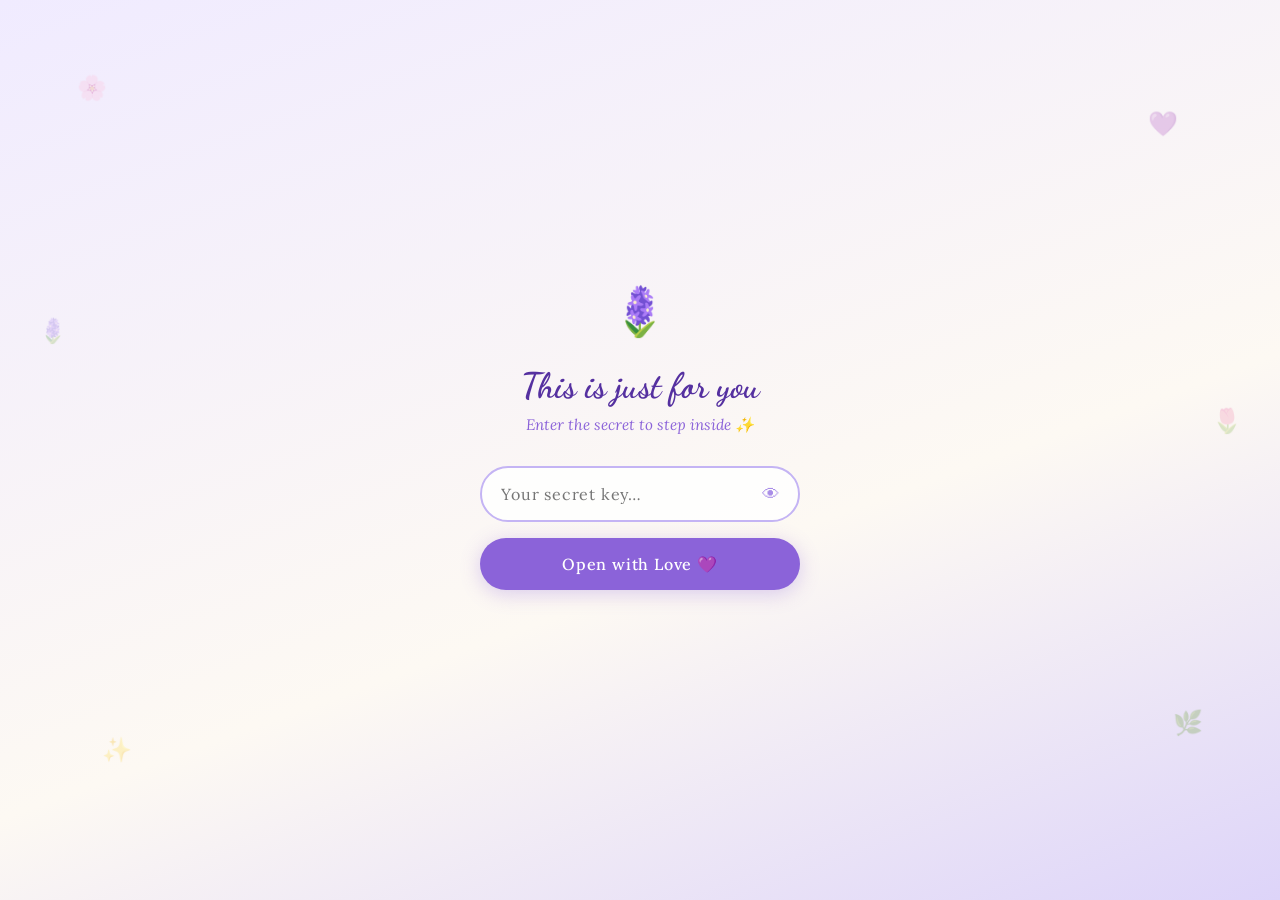
==== index.html @ fc446b16 "re-initialized" ====
<!DOCTYPE html>
<html lang="en">

<head>
    <meta charset="UTF-8">
    <meta name="viewport" content="width=device-width, initial-scale=1.0, maximum-scale=1.0, user-scalable=no">
    <title>For You 💜</title>
    <link
        href="https://fonts.googleapis.com/css2?family=Playfair+Display:ital,wght@0,400;0,600;1,400&family=Lora:ital,wght@0,400;0,500;1,400&family=Dancing+Script:wght@500;700&family=Satisfy&family=Great+Vibes&family=Pacifico&display=swap"
        rel="stylesheet">
    <link rel="stylesheet" href="styles.css">
</head>

<body>

    <div class="bg-petals" id="petals"></div>

    <!-- LOCK SCREEN -->
    <div id="lock-screen">
        <span class="lock-decor" style="top:8%;left:6%;animation-delay:0s">🌸</span>
        <span class="lock-decor" style="top:12%;right:8%;animation-delay:1s">💜</span>
        <span class="lock-decor" style="bottom:15%;left:8%;animation-delay:2s">✨</span>
        <span class="lock-decor" style="bottom:18%;right:6%;animation-delay:.5s">🌿</span>
        <span class="lock-decor" style="top:35%;left:3%;animation-delay:1.5s">🪻</span>
        <span class="lock-decor" style="top:45%;right:3%;animation-delay:2.5s">🌷</span>
        <div class="lock-flower">🪻</div>
        <h1 class="lock-title">This is just for you</h1>
        <p class="lock-sub">Enter the secret to step inside ✨</p>
        <div class="lock-input-wrap">
            <input type="password" class="lock-input" id="pw-input" placeholder="Your secret key…" autocomplete="off"
                autocorrect="off" spellcheck="false" onkeydown="if(event.key==='Enter')tryUnlock()">
            <button class="eye-btn" onclick="toggleEye()" aria-label="Show/hide">👁</button>
        </div>
        <button class="unlock-btn" onclick="tryUnlock()">Open with Love 💜</button>
        <p class="lock-error-msg" id="lock-err">That doesn't seem right… try again 🥺</p>
    </div>

    <!-- MAIN -->
    <div id="main">
        <header class="site-header">
            <h1>For You, Always 🪻</h1>
            <p>a little world built just for you</p>
        </header>
        <nav class="nav-tabs">
            <button class="nav-tab active" onclick="switchTab('letters',0)">💌 Letters</button>
            <button class="nav-tab" onclick="switchTab('vlogs',1)">🎬 Video Logs</button>
            <button class="nav-tab" onclick="switchTab('alogs',2)">🎙 Audio Logs</button>
        </nav>

        <div class="tab-section active" id="tab-letters">
            <div id="letters-feed">
                <div class="vlog-loading">
                    <div class="spinner"></div>Loading letters…
                </div>
            </div>
        </div>
        <div class="tab-section" id="tab-vlogs">
            <p class="vlog-section-title">🎬 Video Logs</p>
            <div id="vlogs-feed">
                <div class="vlog-loading">
                    <div class="spinner"></div>Loading your logs
                </div>
            </div>
        </div>
        <div class="tab-section" id="tab-alogs">
            <p class="vlog-section-title">🎙 Audio Logs</p>
            <div id="alogs-feed">
                <div class="vlog-loading">
                    <div class="spinner"></div>Loading your logs
                </div>
            </div>
        </div>
    </div>

    <!-- HIDDEN MUSIC YT HOST -->
    <div id="yt-music-host"
        style="position:fixed;width:1px;height:1px;opacity:0;pointer-events:none;bottom:0;left:0;overflow:hidden;z-index:-1">
        <div id="yt-music-iframe"></div>
    </div>

    <!-- MUSIC PLAYER UI -->
    <div id="music-player">
        <div class="music-panel" id="music-panel">
            <div class="music-panel-hdr">
                <h3>🎵 Her Playlist</h3>
                <button onclick="toggleMusic()" class="mp-close-btn">✕</button>
            </div>
            <div class="now-playing">
                <p class="np-label">Now Playing</p>
                <p class="np-title" id="np-title">Select a song ✨</p>
                <p class="np-artist" id="np-artist"></p>
            </div>
            <div class="mp-controls">
                <div class="mp-progress-wrap">
                    <span class="mp-time" id="mp-current">0:00</span>
                    <div class="mp-progress-track" id="mp-progress-track">
                        <div class="mp-progress-fill" id="mp-progress-fill"></div>
                        <div class="mp-progress-thumb" id="mp-progress-thumb"></div>
                    </div>
                    <span class="mp-time" id="mp-duration">0:00</span>
                </div>
                <div class="mp-btn-row">
                    <button class="mp-btn mp-repeat" id="mp-repeat" onclick="toggleRepeat()" title="Repeat">
                        <svg viewBox="0 0 24 24" fill="none" stroke="currentColor" stroke-width="2"
                            stroke-linecap="round" stroke-linejoin="round">
                            <polyline points="17 1 21 5 17 9" />
                            <path d="M3 11V9a4 4 0 0 1 4-4h14" />
                            <polyline points="7 23 3 19 7 15" />
                            <path d="M21 13v2a4 4 0 0 1-4 4H3" />
                        </svg>
                    </button>
                    <button class="mp-btn mp-prev" onclick="prevTrack()" title="Previous">
                        <svg viewBox="0 0 24 24" fill="currentColor">
                            <path d="M6 6h2v12H6zm3.5 6 8.5 6V6z" />
                        </svg>
                    </button>
                    <button class="mp-btn mp-playpause" id="mp-playpause" onclick="togglePlayPause()">
                        <svg id="mp-play-icon" viewBox="0 0 24 24" fill="currentColor">
                            <path d="M8 5v14l11-7z" />
                        </svg>
                        <svg id="mp-pause-icon" viewBox="0 0 24 24" fill="currentColor" style="display:none">
                            <path d="M6 19h4V5H6v14zm8-14v14h4V5h-4z" />
                        </svg>
                    </button>
                    <button class="mp-btn mp-next" onclick="nextTrack()" title="Next">
                        <svg viewBox="0 0 24 24" fill="currentColor">
                            <path d="M6 18l8.5-6L6 6v12zm2.5-6 8.5 6V6z" />
                        </svg>
                    </button>
                    <button class="mp-btn mp-vol" onclick="toggleMute()">
                        <svg id="mp-vol-on" viewBox="0 0 24 24" fill="currentColor">
                            <path
                                d="M3 9v6h4l5 5V4L7 9H3zm13.5 3c0-1.77-1.02-3.29-2.5-4.03v8.05c1.48-.73 2.5-2.25 2.5-4.02z" />
                        </svg>
                        <svg id="mp-vol-off" viewBox="0 0 24 24" fill="currentColor" style="display:none">
                            <path
                                d="M16.5 12c0-1.77-1.02-3.29-2.5-4.03v2.21l2.45 2.45c.03-.2.05-.41.05-.63zm2.5 0c0 .94-.2 1.82-.54 2.64l1.51 1.51C20.63 14.91 21 13.5 21 12c0-4.28-2.99-7.86-7-8.77v2.06c2.89.86 5 3.54 5 6.71zM4.27 3L3 4.27 7.73 9H3v6h4l5 5v-6.73l4.25 4.25c-.67.52-1.42.93-2.25 1.18v2.06c1.38-.31 2.63-.95 3.69-1.81L19.73 21 21 19.73l-9-9L4.27 3zM12 4L9.91 6.09 12 8.18V4z" />
                        </svg>
                    </button>
                </div>
            </div>
            <div class="playlist" id="playlist"></div>
        </div>
        <button class="music-pill" onclick="toggleMusic()">
            <span class="note-icon">🎵</span>
            <span id="pill-label">Her Playlist</span>
        </button>
    </div>

    <button class="scroll-top-btn" id="scroll-top" onclick="window.scrollTo({top:0,behavior:'smooth'})">↑</button>
    <canvas id="dl-canvas"></canvas>

    <script src="https://www.youtube.com/iframe_api"></script>
    <script src="script.js"></script>
</body>

</html>
---- styles.css ----
:root {
    --lav-50: #f9f7ff;
    --lav-100: #f0ebff;
    --lav-200: #ddd4f9;
    --lav-300: #c4b4f4;
    --lav-400: #a98de8;
    --lav-500: #8b63d9;
    --lav-600: #6e42bd;
    --lav-700: #5530a0;
    --lav-800: #3e2278;
    --lav-900: #281550;
    --cream: #fdf9f3;
    --warm-white: #fefcf8
}

* {
    margin: 0;
    padding: 0;
    box-sizing: border-box;
    -webkit-tap-highlight-color: transparent
}

body {
    font-family: 'Lora', serif;
    background: var(--lav-50);
    min-height: 100vh;
    overflow-x: hidden
}

.bg-petals {
    position: fixed;
    inset: 0;
    pointer-events: none;
    z-index: 0;
    overflow: hidden
}

.petal {
    position: absolute;
    width: 12px;
    height: 18px;
    background: var(--lav-200);
    border-radius: 50% 50% 50% 0;
    opacity: 0;
    animation: fall linear infinite
}

@keyframes fall {
    0% {
        transform: translateY(-40px) rotate(0deg);
        opacity: 0
    }

    10% {
        opacity: .6
    }

    90% {
        opacity: .3
    }

    100% {
        transform: translateY(110vh) rotate(540deg);
        opacity: 0
    }
}

#lock-screen {
    position: fixed;
    inset: 0;
    z-index: 1000;
    background: linear-gradient(160deg, var(--lav-100) 0%, var(--cream) 60%, var(--lav-200) 100%);
    display: flex;
    flex-direction: column;
    align-items: center;
    justify-content: center;
    padding: 2rem;
    transition: opacity .8s ease, transform .8s ease
}

#lock-screen.unlocking {
    opacity: 0;
    transform: scale(1.05) translateY(-20px);
    pointer-events: none
}

.lock-flower {
    font-size: 3rem;
    margin-bottom: 1.5rem;
    animation: sway 4s ease-in-out infinite
}

@keyframes sway {

    0%,
    100% {
        transform: rotate(-8deg)
    }

    50% {
        transform: rotate(8deg)
    }
}

.lock-title {
    font-family: 'Dancing Script', cursive;
    font-size: 2.2rem;
    color: var(--lav-700);
    text-align: center;
    margin-bottom: .5rem
}

.lock-sub {
    font-size: .95rem;
    color: var(--lav-500);
    text-align: center;
    margin-bottom: 2rem;
    font-style: italic
}

.lock-input-wrap {
    position: relative;
    width: 100%;
    max-width: 320px;
    margin-bottom: 1rem
}

.lock-input {
    width: 100%;
    padding: 1rem 3rem 1rem 1.2rem;
    border: 2px solid var(--lav-300);
    border-radius: 50px;
    font-size: 1rem;
    font-family: 'Lora', serif;
    background: rgba(255, 255, 255, .85);
    color: var(--lav-800);
    outline: none;
    transition: border-color .3s, box-shadow .3s;
    letter-spacing: .05em
}

.lock-input:focus {
    border-color: var(--lav-500);
    box-shadow: 0 0 0 4px rgba(139, 99, 217, .12)
}

.lock-input.error {
    border-color: #e57373;
    animation: shake .5s ease
}

@keyframes shake {

    0%,
    100% {
        transform: translateX(0)
    }

    20% {
        transform: translateX(-8px)
    }

    40% {
        transform: translateX(8px)
    }

    60% {
        transform: translateX(-5px)
    }

    80% {
        transform: translateX(5px)
    }
}

.eye-btn {
    position: absolute;
    right: 1rem;
    top: 50%;
    transform: translateY(-50%);
    background: none;
    border: none;
    cursor: pointer;
    color: var(--lav-400);
    font-size: 1.1rem;
    padding: 4px
}

.unlock-btn {
    width: 100%;
    max-width: 320px;
    padding: 1rem;
    background: var(--lav-500);
    color: white;
    border: none;
    border-radius: 50px;
    font-size: 1rem;
    font-family: 'Lora', serif;
    font-weight: 500;
    cursor: pointer;
    transition: background .2s, transform .15s, box-shadow .2s;
    box-shadow: 0 4px 20px rgba(139, 99, 217, .3);
    letter-spacing: .05em
}

.unlock-btn:active {
    transform: scale(.97)
}

.unlock-btn:hover {
    background: var(--lav-600)
}

.lock-error-msg {
    margin-top: .75rem;
    font-size: .85rem;
    color: #b71c1c;
    font-style: italic;
    text-align: center;
    opacity: 0;
    transition: opacity .3s
}

.lock-error-msg.show {
    opacity: 1
}

.lock-decor {
    position: absolute;
    font-size: 1.5rem;
    opacity: .25;
    pointer-events: none;
    animation: floatAnim 6s ease-in-out infinite
}

@keyframes floatAnim {

    0%,
    100% {
        transform: translateY(0)
    }

    50% {
        transform: translateY(-12px)
    }
}

#main {
    display: none;
    position: relative;
    z-index: 1;
    min-height: 100vh
}

#main.visible {
    display: block
}

.site-header {
    text-align: center;
    padding: 3rem 1.5rem 1rem
}

.site-header h1 {
    font-family: 'Dancing Script', cursive;
    font-size: clamp(2.2rem, 7vw, 3.2rem);
    color: var(--lav-700);
    line-height: 1.2
}

.site-header p {
    color: var(--lav-400);
    font-style: italic;
    font-size: .95rem;
    margin-top: .4rem
}

.nav-tabs {
    display: flex;
    justify-content: center;
    gap: .6rem;
    padding: .8rem 1.2rem 0;
    flex-wrap: wrap
}

.nav-tab {
    padding: .55rem 1.3rem;
    border-radius: 50px;
    font-size: .85rem;
    font-family: 'Lora', serif;
    font-style: italic;
    cursor: pointer;
    border: 1.5px solid var(--lav-300);
    background: white;
    color: var(--lav-600);
    transition: all .2s
}

.nav-tab.active {
    background: var(--lav-500);
    color: white;
    border-color: var(--lav-500);
    box-shadow: 0 3px 12px rgba(139, 99, 217, .28)
}

.tab-section {
    display: none;
    padding: 1.2rem 1.2rem 8rem;
    max-width: 680px;
    margin: 0 auto;
    flex-direction: column;
    gap: 2.5rem
}

.tab-section.active {
    display: flex
}

.envelope-wrapper {
    position: relative
}

.envelope-label {
    font-family: 'Dancing Script', cursive;
    font-size: 1.1rem;
    color: var(--lav-500);
    margin-bottom: .6rem;
    padding-left: .3rem
}

.env-seal {
    position: relative;
    border-radius: 10px;
    border: 1.5px solid var(--lav-300);
    box-shadow: 0 4px 24px rgba(139, 99, 217, .18), 0 1px 4px rgba(139, 99, 217, .1);
    overflow: hidden;
    cursor: grab;
    user-select: none;
    touch-action: none;
    -webkit-user-select: none
}

.env-seal.grabbing {
    cursor: grabbing
}

.env-back {
    background: var(--lav-200);
    padding: 1.4rem 1.5rem 1rem;
    display: flex;
    align-items: center;
    gap: 1rem
}

.env-icon {
    font-size: 2rem;
    flex-shrink: 0
}

.env-text h3 {
    font-family: 'Playfair Display', serif;
    font-size: 1.1rem;
    color: var(--lav-800);
    font-weight: 600
}

.env-text p {
    font-size: .85rem;
    color: var(--lav-600);
    margin-top: .2rem;
    font-style: italic
}

.env-hint {
    font-size: .78rem;
    color: var(--lav-400);
    text-align: center;
    padding: .5rem 0 .9rem;
    font-style: italic;
    animation: pulseHint 2s ease-in-out infinite
}

@keyframes pulseHint {

    0%,
    100% {
        opacity: .5
    }

    50% {
        opacity: 1
    }
}

.tear-half {
    position: absolute;
    left: 0;
    right: 0;
    pointer-events: none;
    display: none
}

.tear-top {
    top: 0;
    background: var(--lav-300);
    transform-origin: top center;
    will-change: transform, opacity
}

.tear-bot {
    bottom: 0;
    background: var(--lav-100)
}

.tear-top::after {
    content: '';
    position: absolute;
    bottom: -8px;
    left: 0;
    right: 0;
    height: 16px;
    background: var(--lav-300);
    clip-path: polygon(0% 100%, 2.5% 0%, 5% 85%, 7.5% 5%, 10% 90%, 12.5% 0%, 15% 80%, 17.5% 10%, 20% 95%, 22.5% 15%, 25% 75%, 27.5% 0%, 30% 90%, 32.5% 20%, 35% 80%, 37.5% 5%, 40% 95%, 42.5% 10%, 45% 85%, 47.5% 0%, 50% 100%, 52.5% 5%, 55% 80%, 57.5% 0%, 60% 90%, 62.5% 20%, 65% 75%, 67.5% 5%, 70% 95%, 72.5% 10%, 75% 85%, 77.5% 0%, 80% 80%, 82.5% 15%, 85% 90%, 87.5% 5%, 90% 85%, 92.5% 20%, 95% 70%, 97.5% 5%, 100% 100%)
}

.tear-bot::before {
    content: '';
    position: absolute;
    top: -8px;
    left: 0;
    right: 0;
    height: 16px;
    background: var(--lav-100);
    clip-path: polygon(0% 0%, 2.5% 100%, 5% 15%, 7.5% 95%, 10% 10%, 12.5% 100%, 15% 20%, 17.5% 90%, 20% 5%, 22.5% 85%, 25% 25%, 27.5% 100%, 30% 10%, 32.5% 80%, 35% 20%, 37.5% 95%, 40% 5%, 42.5% 90%, 45% 15%, 47.5% 100%, 50% 0%, 52.5% 95%, 55% 20%, 57.5% 100%, 60% 10%, 62.5% 80%, 65% 25%, 67.5% 95%, 70% 5%, 72.5% 90%, 75% 15%, 77.5% 100%, 80% 20%, 82.5% 85%, 85% 10%, 87.5% 95%, 90% 15%, 92.5% 80%, 95% 30%, 97.5% 95%, 100% 0%)
}

.letter-card {
    display: none;
    background: var(--warm-white);
    border-radius: 12px;
    box-shadow: 0 8px 40px rgba(139, 99, 217, .15), 0 2px 8px rgba(139, 99, 217, .08);
    overflow: hidden;
    border: 1px solid var(--lav-200);
    margin-top: .8rem;
    animation: letterAppear .5s ease
}

.letter-card.open {
    display: block
}

@keyframes letterAppear {
    from {
        opacity: 0;
        transform: translateY(-14px) scale(.98)
    }

    to {
        opacity: 1;
        transform: none
    }
}

.letter-header {
    background: linear-gradient(135deg, var(--lav-100), var(--lav-200));
    padding: 1.5rem 1.5rem 1rem;
    text-align: center;
    position: relative;
    border-bottom: 1px solid var(--lav-200)
}

.corner-flower {
    position: absolute;
    font-size: 1.5rem;
    opacity: .7;
    cursor: pointer;
    transition: transform .3s, opacity .3s
}

.corner-flower:hover,
.corner-flower.touched {
    opacity: 1
}

.corner-flower:nth-child(1) {
    top: 10px;
    left: 10px;
    transform-origin: top left
}

.corner-flower:nth-child(2) {
    top: 10px;
    right: 10px;
    transform-origin: top right
}

.corner-flower:nth-child(3) {
    bottom: 10px;
    left: 10px;
    transform-origin: bottom left
}

.corner-flower:nth-child(4) {
    bottom: 10px;
    right: 10px;
    transform-origin: bottom right
}

.corner-flower:hover {
    transform: scale(1.4) rotate(20deg) !important
}

.letter-date {
    font-size: .8rem;
    color: var(--lav-500);
    letter-spacing: .1em;
    text-transform: uppercase;
    margin-bottom: .5rem
}

.letter-title {
    font-family: 'Dancing Script', cursive;
    font-size: 2rem;
    color: var(--lav-700);
    line-height: 1.2
}

.letter-body {
    padding: 1.8rem 1.5rem;
    line-height: 1.9;
    color: #3d2d5e;
    font-size: 1rem
}

.letter-body p {
    margin-bottom: 1.2em
}

.salutation {
    font-family: 'Dancing Script', cursive;
    font-size: 1.4rem;
    color: var(--lav-600);
    margin-bottom: 1rem
}

.sign-off {
    margin-top: 1.5rem;
    font-family: 'Dancing Script', cursive;
    font-size: 1.3rem;
    color: var(--lav-600)
}

.sig-name {
    font-family: 'Dancing Script', cursive;
    font-size: 1.6rem;
    color: var(--lav-700);
    margin-top: .3rem
}

.ornament {
    display: inline-block;
    cursor: pointer;
    transition: transform .3s cubic-bezier(.34, 1.56, .64, 1);
    font-size: 1.2em;
    line-height: 1
}

.ornament:hover {
    animation: ornPop .6s ease forwards
}

@keyframes ornPop {
    0% {
        transform: scale(1)
    }

    40% {
        transform: scale(1.8) rotate(20deg)
    }

    70% {
        transform: scale(1.4) rotate(-5deg)
    }

    100% {
        transform: scale(1.2) rotate(8deg)
    }
}

.letter-divider {
    display: flex;
    align-items: center;
    gap: .8rem;
    margin: 1.5rem 0;
    color: var(--lav-300)
}

.letter-divider::before,
.letter-divider::after {
    content: '';
    flex: 1;
    height: 1px;
    background: var(--lav-200)
}

.flower-row {
    display: flex;
    justify-content: center;
    gap: .6rem;
    flex-wrap: wrap;
    margin: 1rem 0
}

.flower-row .ornament {
    font-size: 1.4rem
}

.sparkle-burst {
    position: fixed;
    pointer-events: none;
    z-index: 9999;
    font-size: 1.2rem;
    animation: burst .8s ease forwards
}

@keyframes burst {
    0% {
        opacity: 1;
        transform: translate(-50%, -50%) scale(.5)
    }

    50% {
        opacity: 1;
        transform: translate(-50%, -50%) scale(1.5)
    }

    100% {
        opacity: 0;
        transform: translate(-50%, -120%) scale(.8)
    }
}

.letter-footer {
    background: var(--lav-50);
    border-top: 1px solid var(--lav-100);
    padding: 1rem 1.5rem;
    display: flex;
    align-items: center;
    justify-content: space-between;
    gap: .8rem;
    flex-wrap: wrap
}

.close-letter-btn,
.download-btn {
    padding: .6rem 1.2rem;
    border-radius: 50px;
    font-size: .85rem;
    font-family: 'Lora', serif;
    cursor: pointer;
    transition: all .2s;
    border: 1.5px solid var(--lav-300)
}

.close-letter-btn {
    background: white;
    color: var(--lav-600)
}

.close-letter-btn:hover {
    background: var(--lav-100)
}

.download-btn {
    background: var(--lav-500);
    color: white;
    border-color: var(--lav-500);
    display: flex;
    align-items: center;
    gap: .4rem;
    box-shadow: 0 2px 12px rgba(139, 99, 217, .25)
}

.download-btn:hover {
    background: var(--lav-600)
}

.download-btn:active {
    transform: scale(.97)
}

.vlog-section-title {
    font-family: 'Dancing Script', cursive;
    font-size: 1.6rem;
    color: var(--lav-700);
    padding-bottom: .4rem;
    border-bottom: 1.5px solid var(--lav-200);
    width: 100%
}

.vlog-empty {
    text-align: center;
    padding: 2.5rem;
    color: var(--lav-300);
    font-style: italic;
    font-size: .9rem
}

.vlog-loading {
    text-align: center;
    padding: 2rem;
    color: var(--lav-400);
    font-style: italic;
    display: flex;
    align-items: center;
    justify-content: center;
    gap: .6rem
}

.spinner {
    width: 18px;
    height: 18px;
    border: 2px solid var(--lav-300);
    border-top-color: var(--lav-500);
    border-radius: 50%;
    animation: spin .8s linear infinite;
    flex-shrink: 0
}

@keyframes spin {
    to {
        transform: rotate(360deg)
    }
}

.log-row {
    background: white;
    border-radius: 12px;
    border: 1px solid var(--lav-200);
    overflow: hidden;
    box-shadow: 0 2px 12px rgba(139, 99, 217, .08);
    transition: box-shadow .2s
}

.log-row:hover {
    box-shadow: 0 4px 20px rgba(139, 99, 217, .15)
}

.log-row-header {
    display: flex;
    align-items: center;
    gap: 1rem;
    padding: .9rem 1.1rem;
    cursor: pointer;
    user-select: none;
    transition: background .15s
}

.log-row-header:hover {
    background: var(--lav-50)
}

.log-row-icon {
    font-size: 1.4rem;
    flex-shrink: 0
}

.log-row-meta {
    flex: 1;
    min-width: 0
}

.log-row-date {
    font-family: 'Dancing Script', cursive;
    font-size: 1.1rem;
    color: var(--lav-700);
    line-height: 1.2;
    white-space: nowrap;
    overflow: hidden;
    text-overflow: ellipsis
}

.log-row-time {
    font-size: .75rem;
    color: var(--lav-400);
    margin-top: .1rem
}

.log-row-arrow {
    font-size: .75rem;
    color: var(--lav-400);
    transition: transform .3s;
    flex-shrink: 0;
    width: 20px;
    height: 20px;
    display: flex;
    align-items: center;
    justify-content: center
}

.log-row.expanded .log-row-arrow {
    transform: rotate(180deg)
}

.log-row-body {
    max-height: 0;
    overflow: hidden;
    transition: max-height .4s cubic-bezier(.4, 0, .2, 1)
}

.log-row.expanded .log-row-body {
    max-height: 600px
}

.lav-player {
    position: relative;
    background: #0d0017;
    border-top: 1px solid var(--lav-800)
}

.lav-player-iframe-wrap {
    position: relative;
    width: 100%;
    padding-bottom: 56.25%;
    background: #000
}

.lav-player-iframe-wrap iframe {
    position: absolute;
    inset: 0;
    width: 100%;
    height: 100%;
    border: none;
    display: block
}

.lav-tap-overlay {
    position: absolute;
    inset: 0;
    z-index: 2;
    cursor: pointer
}

.lav-controls {
    padding: .6rem .9rem .8rem;
    background: linear-gradient(180deg, rgba(40, 21, 80, .95) 0%, rgba(62, 34, 120, 1) 100%)
}

.lav-progress-wrap {
    display: flex;
    align-items: center;
    gap: .5rem;
    margin-bottom: .55rem
}

.lav-time {
    font-size: .7rem;
    color: var(--lav-300);
    font-family: 'Lora', serif;
    white-space: nowrap;
    min-width: 32px
}

.lav-time.right {
    text-align: right
}

.lav-progress-track {
    flex: 1;
    height: 4px;
    background: rgba(196, 180, 244, .25);
    border-radius: 2px;
    position: relative;
    cursor: pointer;
    transition: height .15s
}

.lav-progress-track:hover {
    height: 6px
}

.lav-progress-fill {
    height: 100%;
    background: var(--lav-400);
    border-radius: 2px;
    width: 0%;
    transition: width .3s linear;
    pointer-events: none
}

.lav-progress-thumb {
    position: absolute;
    top: 50%;
    right: -5px;
    transform: translateY(-50%);
    width: 12px;
    height: 12px;
    background: var(--lav-300);
    border-radius: 50%;
    box-shadow: 0 0 0 2px rgba(196, 180, 244, .4);
    opacity: 0;
    transition: opacity .15s;
    pointer-events: none
}

.lav-progress-track:hover .lav-progress-thumb {
    opacity: 1
}

.lav-btn-row {
    display: flex;
    align-items: center;
    gap: .3rem
}

.lav-btn {
    background: none;
    border: none;
    cursor: pointer;
    color: var(--lav-300);
    padding: .35rem;
    border-radius: 6px;
    transition: color .15s, background .15s;
    display: flex;
    align-items: center;
    justify-content: center;
    flex-direction: column;
    flex-shrink: 0
}

.lav-btn:hover {
    color: white;
    background: rgba(196, 180, 244, .12)
}

.lav-btn svg {
    width: 20px;
    height: 20px;
    display: block
}

.lav-btn.lav-playpause svg {
    width: 26px;
    height: 26px
}

.lav-spacer {
    flex: 1
}

.lav-speed-btn {
    font-size: .72rem;
    font-family: 'Lora', serif;
    color: var(--lav-300);
    background: rgba(196, 180, 244, .1);
    border: 1px solid rgba(196, 180, 244, .2);
    border-radius: 4px;
    padding: .2rem .45rem;
    cursor: pointer;
    white-space: nowrap;
    transition: all .15s
}

.lav-speed-btn:hover {
    background: rgba(196, 180, 244, .2);
    color: white
}

.lav-buffering {
    position: absolute;
    inset: 0;
    z-index: 5;
    display: flex;
    align-items: center;
    justify-content: center;
    background: rgba(40, 21, 80, .5);
    opacity: 0;
    pointer-events: none;
    transition: opacity .2s
}

.lav-buffering.show {
    opacity: 1
}

.lav-buffering .spinner {
    width: 32px;
    height: 32px;
    border-width: 3px;
    border-color: rgba(196, 180, 244, .3);
    border-top-color: var(--lav-400)
}

.lav-title-bar {
    padding: .55rem .9rem .3rem;
    background: linear-gradient(180deg, rgba(40, 21, 80, 1) 0%, rgba(40, 21, 80, .95) 100%);
    font-size: .78rem;
    color: var(--lav-300);
    font-style: italic;
    white-space: nowrap;
    overflow: hidden;
    text-overflow: ellipsis
}

.lav-player.audio-only .lav-player-iframe-wrap {
    padding-bottom: 0;
    height: 0;
    overflow: hidden
}

.lav-audio-vis {
    display: none;
    background: linear-gradient(135deg, var(--lav-800), var(--lav-900));
    padding: 1.2rem;
    align-items: center;
    justify-content: center;
    gap: 4px;
    height: 72px
}

.lav-player.audio-only .lav-audio-vis {
    display: flex
}

.lav-audio-vis span {
    display: block;
    width: 4px;
    border-radius: 2px;
    background: var(--lav-400);
    animation: waveIdle 1.2s ease-in-out infinite
}

.lav-audio-vis span:nth-child(1) {
    height: 12px;
    animation-delay: 0s
}

.lav-audio-vis span:nth-child(2) {
    height: 28px;
    animation-delay: .08s
}

.lav-audio-vis span:nth-child(3) {
    height: 18px;
    animation-delay: .16s
}

.lav-audio-vis span:nth-child(4) {
    height: 36px;
    animation-delay: .12s
}

.lav-audio-vis span:nth-child(5) {
    height: 22px;
    animation-delay: .04s
}

.lav-audio-vis span:nth-child(6) {
    height: 32px;
    animation-delay: .2s
}

.lav-audio-vis span:nth-child(7) {
    height: 16px;
    animation-delay: .09s
}

.lav-audio-vis span:nth-child(8) {
    height: 26px;
    animation-delay: .18s
}

.lav-audio-vis span:nth-child(9) {
    height: 10px;
    animation-delay: .06s
}

.lav-audio-vis.playing span {
    animation: wavePlaying 0.6s ease-in-out infinite alternate
}

@keyframes wavePlaying {
    from {
        transform: scaleY(0.4)
    }

    to {
        transform: scaleY(1.4)
    }
}

.lav-audio-vis.playing span:nth-child(1) {
    animation-delay: 0s
}

.lav-audio-vis.playing span:nth-child(2) {
    animation-delay: .07s
}

.lav-audio-vis.playing span:nth-child(3) {
    animation-delay: .14s
}

.lav-audio-vis.playing span:nth-child(4) {
    animation-delay: .05s
}

.lav-audio-vis.playing span:nth-child(5) {
    animation-delay: .12s
}

.lav-audio-vis.playing span:nth-child(6) {
    animation-delay: .09s
}

.lav-audio-vis.playing span:nth-child(7) {
    animation-delay: .16s
}

.lav-audio-vis.playing span:nth-child(8) {
    animation-delay: .03s
}

.lav-audio-vis.playing span:nth-child(9) {
    animation-delay: .11s
}

@keyframes waveIdle {

    0%,
    100% {
        transform: scaleY(1);
        opacity: .5
    }

    50% {
        transform: scaleY(1.5);
        opacity: 1
    }
}

#music-player {
    position: fixed;
    bottom: 1.2rem;
    right: 1.2rem;
    z-index: 500;
    display: flex;
    flex-direction: column;
    align-items: flex-end;
    gap: .5rem
}

.music-pill {
    background: var(--lav-600);
    color: white;
    border: none;
    border-radius: 50px;
    padding: .7rem 1.2rem;
    font-size: .9rem;
    font-family: 'Lora', serif;
    cursor: pointer;
    display: flex;
    align-items: center;
    gap: .5rem;
    box-shadow: 0 4px 20px rgba(110, 66, 189, .4);
    transition: all .25s;
    white-space: nowrap
}

.music-pill:hover {
    background: var(--lav-700)
}

.note-icon {
    font-size: 1rem;
    animation: bounceNote 1.2s ease-in-out infinite
}

@keyframes bounceNote {

    0%,
    100% {
        transform: translateY(0)
    }

    50% {
        transform: translateY(-3px)
    }
}

.music-panel {
    background: white;
    border-radius: 18px;
    box-shadow: 0 8px 40px rgba(110, 66, 189, .2);
    border: 1px solid var(--lav-200);
    overflow: hidden;
    width: min(310px, calc(100vw - 2.4rem));
    max-height: 0;
    opacity: 0;
    transition: max-height .4s ease, opacity .3s ease;
    pointer-events: none
}

.music-panel.open {
    max-height: 600px;
    opacity: 1;
    pointer-events: all
}

.music-panel-hdr {
    background: linear-gradient(135deg, var(--lav-500), var(--lav-700));
    padding: .85rem 1.1rem;
    color: white;
    display: flex;
    align-items: center;
    justify-content: space-between
}

.music-panel-hdr h3 {
    font-family: 'Dancing Script', cursive;
    font-size: 1.25rem
}

.mp-close-btn {
    background: none;
    border: none;
    color: white;
    font-size: 1.1rem;
    cursor: pointer;
    padding: 2px 4px;
    border-radius: 4px;
    opacity: .8;
    transition: opacity .15s
}

.mp-close-btn:hover {
    opacity: 1
}

.now-playing {
    padding: .8rem 1.1rem .6rem;
    border-bottom: 1px solid var(--lav-100)
}

.np-label {
    font-size: .65rem;
    color: var(--lav-400);
    text-transform: uppercase;
    letter-spacing: .12em;
    margin-bottom: .2rem
}

.np-title {
    font-size: .9rem;
    color: var(--lav-800);
    font-weight: 500;
    font-style: italic;
    white-space: nowrap;
    overflow: hidden;
    text-overflow: ellipsis
}

.np-artist {
    font-size: .75rem;
    color: var(--lav-400);
    margin-top: .1rem;
    white-space: nowrap;
    overflow: hidden;
    text-overflow: ellipsis
}

.mp-controls {
    padding: .8rem 1rem .6rem;
    border-bottom: 1px solid var(--lav-100)
}

.mp-progress-wrap {
    display: flex;
    align-items: center;
    gap: .5rem;
    margin-bottom: .65rem
}

.mp-time {
    font-size: .68rem;
    color: var(--lav-400);
    min-width: 30px;
    font-family: 'Lora', serif
}

.mp-time:last-child {
    text-align: right
}

.mp-progress-track {
    flex: 1;
    height: 4px;
    background: var(--lav-200);
    border-radius: 2px;
    position: relative;
    cursor: pointer;
    transition: height .15s
}

.mp-progress-track:hover {
    height: 6px
}

.mp-progress-fill {
    height: 100%;
    background: var(--lav-500);
    border-radius: 2px;
    width: 0%;
    pointer-events: none;
    transition: width .25s linear
}

.mp-progress-thumb {
    position: absolute;
    top: 50%;
    right: calc(100% - 0%);
    transform: translate(50%, -50%);
    width: 12px;
    height: 12px;
    background: var(--lav-600);
    border-radius: 50%;
    box-shadow: 0 0 0 3px rgba(139, 99, 217, .2);
    opacity: 0;
    transition: opacity .15s;
    pointer-events: none
}

.mp-progress-track:hover .mp-progress-thumb {
    opacity: 1
}

.mp-btn-row {
    display: flex;
    align-items: center;
    justify-content: center;
    gap: .2rem
}

.mp-btn {
    background: none;
    border: none;
    cursor: pointer;
    color: var(--lav-600);
    padding: .4rem;
    border-radius: 8px;
    transition: color .15s, background .15s;
    display: flex;
    align-items: center;
    justify-content: center
}

.mp-btn:hover {
    color: var(--lav-800);
    background: var(--lav-100)
}

.mp-btn svg {
    width: 20px;
    height: 20px;
    display: block
}

.mp-btn.mp-playpause {
    background: var(--lav-500);
    color: white;
    border-radius: 50%;
    width: 42px;
    height: 42px;
    padding: 0;
    box-shadow: 0 2px 12px rgba(139, 99, 217, .35);
    transition: background .15s, transform .1s
}

.mp-btn.mp-playpause svg {
    width: 22px;
    height: 22px
}

.mp-btn.mp-playpause:hover {
    background: var(--lav-600);
    transform: scale(1.05)
}

.mp-btn.mp-playpause:active {
    transform: scale(.96)
}

.mp-btn.mp-repeat.on {
    color: var(--lav-500)
}

.playlist {
    overflow-y: auto;
    max-height: 180px;
    padding: .3rem 0
}

.pl-item {
    display: flex;
    align-items: center;
    gap: .7rem;
    padding: .55rem 1rem;
    cursor: pointer;
    transition: background .15s;
    font-size: .84rem
}

.pl-item:hover {
    background: var(--lav-50)
}

.pl-item.active {
    background: var(--lav-100);
    color: var(--lav-700);
    font-weight: 500
}

.pl-num {
    font-size: .72rem;
    color: var(--lav-400);
    min-width: 16px;
    text-align: right
}

.pl-name {
    flex: 1;
    white-space: nowrap;
    overflow: hidden;
    text-overflow: ellipsis
}

.pl-play {
    color: var(--lav-400);
    font-size: .75rem
}

.pl-item.active .pl-play {
    color: var(--lav-500)
}

.scroll-top-btn {
    position: fixed;
    bottom: 5rem;
    left: 1.2rem;
    width: 40px;
    height: 40px;
    background: var(--lav-200);
    border-radius: 50%;
    border: none;
    cursor: pointer;
    color: var(--lav-600);
    font-size: 1.1rem;
    display: none;
    align-items: center;
    justify-content: center;
    box-shadow: 0 2px 10px rgba(139, 99, 217, .2);
    transition: all .2s;
    z-index: 400
}

.scroll-top-btn.show {
    display: flex
}

.scroll-top-btn:hover {
    background: var(--lav-300)
}

#dl-canvas {
    display: none
}

@media(max-width:420px) {
    .letter-body {
        font-size: .95rem;
        padding: 1.4rem 1.2rem
    }

    .letter-title {
        font-size: 1.7rem
    }

    .music-panel {
        width: calc(100vw - 2rem)
    }

    #music-player {
        right: .8rem;
        bottom: .8rem
    }
}

/* ══════════════════════════════════════════════════════
   PEEL STRIP  —  horizontal left-to-right, clean version
   No torn piece. Strip clips away left→right on drag.
   Title is always visible above the strip.
══════════════════════════════════════════════════════ */

/* Kill old tear-half system */
.env-seal .tear-half {
    display: none !important;
}

.env-hint {
    display: none !important;
}

/* Envelope: needs overflow visible for the notch tab */
.env-seal {
    overflow: visible;
    cursor: default;
}

.env-seal.ps-peeling {
    cursor: grabbing;
}

/* env-back always fully visible — title shows at all times */
.env-back {
    position: relative;
    z-index: 1;
    padding-bottom: 1rem;
}

/* ── ps-cover: thin overlay above the strip, clips away with it ──
   Gives a "sealed" look — matches envelope bg.
   It only covers from strip_Y upward; the title sits above strip_Y
   so is never obscured. */
.ps-cover {
    position: absolute;
    top: 0;
    left: 0;
    right: 0;
    z-index: 0;
    pointer-events: none;
    /* Same paper texture as env-back */
    background: var(--lav-200);
    background-image: repeating-linear-gradient(0deg,
            transparent, transparent 11px,
            rgba(196, 180, 244, 0.10) 11px, rgba(196, 180, 244, 0.10) 12px);
}

/* ── ps-strip ── */
.ps-strip {
    position: absolute;
    left: 0;
    right: 0;
    z-index: 4;
    display: flex;
    flex-direction: column;
    pointer-events: auto;
    cursor: grab;
    user-select: none;
    -webkit-user-select: none;
    overflow: visible;
    /* lets notch stick out left */
}

.ps-strip:active {
    cursor: grabbing;
}

/* ── Perforations ── */
.ps-perf {
    height: 5px;
    flex-shrink: 0;
    background: repeating-linear-gradient(90deg,
            transparent 0px, transparent 4px,
            rgba(255, 255, 255, 0.65) 4px, rgba(255, 255, 255, 0.65) 7px,
            transparent 7px, transparent 8px);
    opacity: 0.75;
}

.ps-perf-top {
    border-radius: 2px 2px 0 0;
}

.ps-perf-bot {
    border-radius: 0 0 2px 2px;
}

/* ── Strip inner band ── */
.ps-inner {
    flex: 1;
    background: linear-gradient(90deg,
            var(--lav-700) 0%,
            var(--lav-600) 50%,
            var(--lav-500) 100%);
    display: flex;
    align-items: center;
    gap: 0.5rem;
    padding: 0 0.9rem 0 2rem;
    position: relative;
    overflow: hidden;
}

/* Sheen animation */
.ps-inner::after {
    content: '';
    position: absolute;
    top: 0;
    left: -50%;
    width: 30%;
    height: 100%;
    background: linear-gradient(90deg, transparent, rgba(255, 255, 255, 0.13), transparent);
    animation: psSheen 3.5s ease-in-out 1s infinite;
    pointer-events: none;
}

@keyframes psSheen {
    0% {
        left: -50%;
        opacity: 0;
    }

    8% {
        opacity: 1;
    }

    55% {
        left: 130%;
        opacity: 0.5;
    }

    56% {
        opacity: 0;
    }

    100% {
        left: 130%;
        opacity: 0;
    }
}

/* Label */
.ps-label {
    font-family: 'Lora', serif;
    font-size: 0.68rem;
    font-style: italic;
    letter-spacing: 0.14em;
    color: rgba(255, 255, 255, 0.88);
    white-space: nowrap;
    pointer-events: none;
    flex: 1;
    text-align: center;
}

/* Arrows */
.ps-arrows {
    display: flex;
    gap: 2px;
    align-items: center;
    pointer-events: none;
}

.ps-arrows span {
    display: block;
    width: 5px;
    height: 5px;
    border-right: 1.5px solid rgba(255, 255, 255, 0.65);
    border-top: 1.5px solid rgba(255, 255, 255, 0.65);
    transform: rotate(45deg);
    animation: psArrow 1.4s ease-in-out infinite;
}

.ps-arrows span:nth-child(1) {
    animation-delay: 0s;
    opacity: 0.35;
}

.ps-arrows span:nth-child(2) {
    animation-delay: 0.18s;
    opacity: 0.6;
}

.ps-arrows span:nth-child(3) {
    animation-delay: 0.36s;
    opacity: 0.9;
}

@keyframes psArrow {

    0%,
    100% {
        transform: rotate(45deg) translate(0, 0);
    }

    50% {
        transform: rotate(45deg) translate(2px, -2px);
    }
}

/* ── Notch — pull tab sticking out left ── */
.ps-notch {
    position: absolute;
    left: -14px;
    top: 50%;
    transform: translateY(-50%);
    width: 20px;
    height: 26px;
    /* Different color from strip — lighter, clearly "grab here" */
    background: var(--lav-400);
    border-radius: 3px 0 0 3px;
    box-shadow: -2px 1px 5px rgba(62, 34, 120, 0.28);
    flex-shrink: 0;
    z-index: 2;
    pointer-events: auto;
    cursor: grab;
}

/* Fingernail grooves on notch */
.ps-notch::before,
.ps-notch::after {
    content: '';
    position: absolute;
    left: 3px;
    right: 3px;
    height: 1.5px;
    background: rgba(255, 255, 255, 0.45);
    border-radius: 1px;
}

.ps-notch::before {
    top: 7px;
}

.ps-notch::after {
    top: 12px;
}
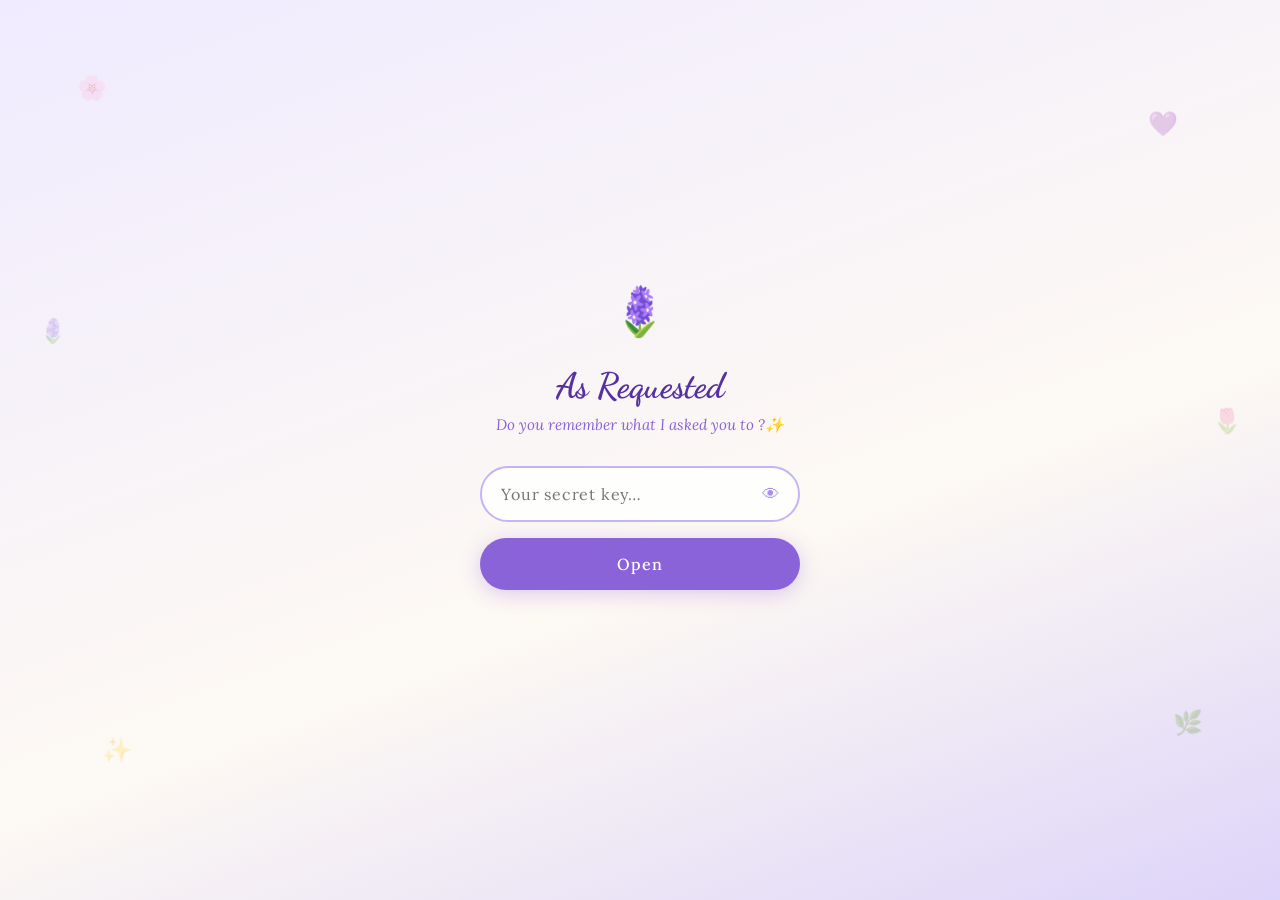
==== commit e69e7d70: "faah" ====
--- a/index.html
+++ b/index.html
@@ -24,22 +24,22 @@
         <span class="lock-decor" style="top:35%;left:3%;animation-delay:1.5s">🪻</span>
         <span class="lock-decor" style="top:45%;right:3%;animation-delay:2.5s">🌷</span>
         <div class="lock-flower">🪻</div>
-        <h1 class="lock-title">This is just for you</h1>
-        <p class="lock-sub">Enter the secret to step inside ✨</p>
+        <h1 class="lock-title">As Requested</h1>
+        <p class="lock-sub">Do you remember what I asked you to ?✨</p>
         <div class="lock-input-wrap">
             <input type="password" class="lock-input" id="pw-input" placeholder="Your secret key…" autocomplete="off"
                 autocorrect="off" spellcheck="false" onkeydown="if(event.key==='Enter')tryUnlock()">
             <button class="eye-btn" onclick="toggleEye()" aria-label="Show/hide">👁</button>
         </div>
-        <button class="unlock-btn" onclick="tryUnlock()">Open with Love 💜</button>
-        <p class="lock-error-msg" id="lock-err">That doesn't seem right… try again 🥺</p>
+        <button class="unlock-btn" onclick="tryUnlock()">Open</button>
+        <p class="lock-error-msg" id="lock-err">Might have forgotten it… Try again🥺</p>
     </div>
 
     <!-- MAIN -->
     <div id="main">
         <header class="site-header">
-            <h1>For You, Always 🪻</h1>
-            <p>a little world built just for you</p>
+            <h1>Letters for Lavender...🪻</h1>
+            <p>You wanted letter right ?</p>
         </header>
         <nav class="nav-tabs">
             <button class="nav-tab active" onclick="switchTab('letters',0)">💌 Letters</button>
@@ -72,9 +72,15 @@
         </div>
     </div>
 
-    <!-- HIDDEN MUSIC YT HOST -->
+    <!--
+  HIDDEN YT PLAYER FOR MUSIC
+  Key: position:absolute, NOT overflow:hidden, NOT opacity:0
+  Must be 1×1px and off-screen but NOT visually clipped.
+  YouTube IFrame API refuses to fire onReady when clipped/hidden.
+  translate(-9999px) moves it off-screen without clipping it.
+-->
     <div id="yt-music-host"
-        style="position:fixed;width:1px;height:1px;opacity:0;pointer-events:none;bottom:0;left:0;overflow:hidden;z-index:-1">
+        style="position:fixed;width:1px;height:1px;bottom:0;left:0;transform:translate(-9999px,-9999px);pointer-events:none;z-index:-1;">
         <div id="yt-music-iframe"></div>
     </div>
 
@@ -83,7 +89,10 @@
         <div class="music-panel" id="music-panel">
             <div class="music-panel-hdr">
                 <h3>🎵 Her Playlist</h3>
-                <button onclick="toggleMusic()" class="mp-close-btn">✕</button>
+                <div class="mp-header-actions">
+                    <button onclick="refreshMusicAPI()" class="mp-refresh-btn" title="Refresh YouTube API">↻</button>
+                    <button onclick="toggleMusic()" class="mp-close-btn">✕</button>
+                </div>
             </div>
             <div class="now-playing">
                 <p class="np-label">Now Playing</p>
@@ -100,6 +109,46 @@
                     <span class="mp-time" id="mp-duration">0:00</span>
                 </div>
                 <div class="mp-btn-row">
+
+                    <!-- SHUFFLE — two crossing arrows -->
+                    <button class="mp-btn mp-shuffle" id="mp-shuffle" onclick="toggleShuffle()" title="Shuffle">
+                        <svg viewBox="0 0 24 24" fill="none" stroke="currentColor" stroke-width="2"
+                            stroke-linecap="round" stroke-linejoin="round">
+                            <polyline points="16 3 21 3 21 8" />
+                            <line x1="4" y1="20" x2="21" y2="3" />
+                            <polyline points="21 16 21 21 16 21" />
+                            <line x1="15" y1="15" x2="21" y2="21" />
+                        </svg>
+                    </button>
+
+                    <!-- PREV — bar + left triangle -->
+                    <button class="mp-btn mp-prev" onclick="prevTrack()" title="Previous">
+                        <svg viewBox="0 0 24 24" fill="currentColor">
+                            <rect x="5" y="5" width="2" height="14" rx="1" />
+                            <polygon points="18,5 9,12 18,19" />
+                        </svg>
+                    </button>
+
+                    <!-- PLAY / PAUSE -->
+                    <button class="mp-btn mp-playpause" id="mp-playpause" onclick="togglePlayPause()">
+                        <svg id="mp-play-icon" viewBox="0 0 24 24" fill="currentColor">
+                            <polygon points="6,3 20,12 6,21" />
+                        </svg>
+                        <svg id="mp-pause-icon" viewBox="0 0 24 24" fill="currentColor" style="display:none">
+                            <rect x="5" y="3" width="4" height="18" rx="1" />
+                            <rect x="15" y="3" width="4" height="18" rx="1" />
+                        </svg>
+                    </button>
+
+                    <!-- NEXT — right triangle + bar -->
+                    <button class="mp-btn mp-next" onclick="nextTrack()" title="Next">
+                        <svg viewBox="0 0 24 24" fill="currentColor">
+                            <polygon points="6,5 15,12 6,19" />
+                            <rect x="17" y="5" width="2" height="14" rx="1" />
+                        </svg>
+                    </button>
+
+                    <!-- REPEAT — circular arrows -->
                     <button class="mp-btn mp-repeat" id="mp-repeat" onclick="toggleRepeat()" title="Repeat">
                         <svg viewBox="0 0 24 24" fill="none" stroke="currentColor" stroke-width="2"
                             stroke-linecap="round" stroke-linejoin="round">
@@ -109,25 +158,9 @@
                             <path d="M21 13v2a4 4 0 0 1-4 4H3" />
                         </svg>
                     </button>
-                    <button class="mp-btn mp-prev" onclick="prevTrack()" title="Previous">
-                        <svg viewBox="0 0 24 24" fill="currentColor">
-                            <path d="M6 6h2v12H6zm3.5 6 8.5 6V6z" />
-                        </svg>
-                    </button>
-                    <button class="mp-btn mp-playpause" id="mp-playpause" onclick="togglePlayPause()">
-                        <svg id="mp-play-icon" viewBox="0 0 24 24" fill="currentColor">
-                            <path d="M8 5v14l11-7z" />
-                        </svg>
-                        <svg id="mp-pause-icon" viewBox="0 0 24 24" fill="currentColor" style="display:none">
-                            <path d="M6 19h4V5H6v14zm8-14v14h4V5h-4z" />
-                        </svg>
-                    </button>
-                    <button class="mp-btn mp-next" onclick="nextTrack()" title="Next">
-                        <svg viewBox="0 0 24 24" fill="currentColor">
-                            <path d="M6 18l8.5-6L6 6v12zm2.5-6 8.5 6V6z" />
-                        </svg>
-                    </button>
-                    <button class="mp-btn mp-vol" onclick="toggleMute()">
+
+                    <!-- MUTE -->
+                    <button class="mp-btn mp-vol" onclick="toggleMute()" title="Mute">
                         <svg id="mp-vol-on" viewBox="0 0 24 24" fill="currentColor">
                             <path
                                 d="M3 9v6h4l5 5V4L7 9H3zm13.5 3c0-1.77-1.02-3.29-2.5-4.03v8.05c1.48-.73 2.5-2.25 2.5-4.02z" />
@@ -137,10 +170,12 @@
                                 d="M16.5 12c0-1.77-1.02-3.29-2.5-4.03v2.21l2.45 2.45c.03-.2.05-.41.05-.63zm2.5 0c0 .94-.2 1.82-.54 2.64l1.51 1.51C20.63 14.91 21 13.5 21 12c0-4.28-2.99-7.86-7-8.77v2.06c2.89.86 5 3.54 5 6.71zM4.27 3L3 4.27 7.73 9H3v6h4l5 5v-6.73l4.25 4.25c-.67.52-1.42.93-2.25 1.18v2.06c1.38-.31 2.63-.95 3.69-1.81L19.73 21 21 19.73l-9-9L4.27 3zM12 4L9.91 6.09 12 8.18V4z" />
                         </svg>
                     </button>
+
                 </div>
             </div>
             <div class="playlist" id="playlist"></div>
         </div>
+
         <button class="music-pill" onclick="toggleMusic()">
             <span class="note-icon">🎵</span>
             <span id="pill-label">Her Playlist</span>
--- a/styles.css
+++ b/styles.css
@@ -333,14 +333,14 @@
     border-radius: 10px;
     border: 1.5px solid var(--lav-300);
     box-shadow: 0 4px 24px rgba(139, 99, 217, .18), 0 1px 4px rgba(139, 99, 217, .1);
-    overflow: hidden;
-    cursor: grab;
+    overflow: visible;
+    cursor: default;
     user-select: none;
     touch-action: none;
     -webkit-user-select: none
 }
 
-.env-seal.grabbing {
+.env-seal.ps-peeling {
     cursor: grabbing
 }
 
@@ -349,7 +349,9 @@
     padding: 1.4rem 1.5rem 1rem;
     display: flex;
     align-items: center;
-    gap: 1rem
+    gap: 1rem;
+    position: relative;
+    z-index: 1
 }
 
 .env-icon {
@@ -372,66 +374,11 @@
 }
 
 .env-hint {
-    font-size: .78rem;
-    color: var(--lav-400);
-    text-align: center;
-    padding: .5rem 0 .9rem;
-    font-style: italic;
-    animation: pulseHint 2s ease-in-out infinite
-}
-
-@keyframes pulseHint {
-
-    0%,
-    100% {
-        opacity: .5
-    }
-
-    50% {
-        opacity: 1
-    }
+    display: none !important
 }
 
 .tear-half {
-    position: absolute;
-    left: 0;
-    right: 0;
-    pointer-events: none;
-    display: none
-}
-
-.tear-top {
-    top: 0;
-    background: var(--lav-300);
-    transform-origin: top center;
-    will-change: transform, opacity
-}
-
-.tear-bot {
-    bottom: 0;
-    background: var(--lav-100)
-}
-
-.tear-top::after {
-    content: '';
-    position: absolute;
-    bottom: -8px;
-    left: 0;
-    right: 0;
-    height: 16px;
-    background: var(--lav-300);
-    clip-path: polygon(0% 100%, 2.5% 0%, 5% 85%, 7.5% 5%, 10% 90%, 12.5% 0%, 15% 80%, 17.5% 10%, 20% 95%, 22.5% 15%, 25% 75%, 27.5% 0%, 30% 90%, 32.5% 20%, 35% 80%, 37.5% 5%, 40% 95%, 42.5% 10%, 45% 85%, 47.5% 0%, 50% 100%, 52.5% 5%, 55% 80%, 57.5% 0%, 60% 90%, 62.5% 20%, 65% 75%, 67.5% 5%, 70% 95%, 72.5% 10%, 75% 85%, 77.5% 0%, 80% 80%, 82.5% 15%, 85% 90%, 87.5% 5%, 90% 85%, 92.5% 20%, 95% 70%, 97.5% 5%, 100% 100%)
-}
-
-.tear-bot::before {
-    content: '';
-    position: absolute;
-    top: -8px;
-    left: 0;
-    right: 0;
-    height: 16px;
-    background: var(--lav-100);
-    clip-path: polygon(0% 0%, 2.5% 100%, 5% 15%, 7.5% 95%, 10% 10%, 12.5% 100%, 15% 20%, 17.5% 90%, 20% 5%, 22.5% 85%, 25% 25%, 27.5% 100%, 30% 10%, 32.5% 80%, 35% 20%, 37.5% 95%, 40% 5%, 42.5% 90%, 45% 15%, 47.5% 100%, 50% 0%, 52.5% 95%, 55% 20%, 57.5% 100%, 60% 10%, 62.5% 80%, 65% 25%, 67.5% 95%, 70% 5%, 72.5% 90%, 75% 15%, 77.5% 100%, 80% 20%, 82.5% 85%, 85% 10%, 87.5% 95%, 90% 15%, 92.5% 80%, 95% 30%, 97.5% 95%, 100% 0%)
+    display: none !important
 }
 
 .letter-card {
@@ -1139,6 +1086,9 @@
     }
 }
 
+/* ══════════════════════════════════
+   MUSIC PLAYER
+══════════════════════════════════ */
 #music-player {
     position: fixed;
     bottom: 1.2rem;
@@ -1214,6 +1164,31 @@
     display: flex;
     align-items: center;
     justify-content: space-between
+}
+
+.mp-header-actions {
+    display: flex;
+    gap: 0.4rem;
+    align-items: center;
+}
+
+.mp-refresh-btn,
+.mp-close-btn {
+    background: rgba(255, 255, 255, 0.2);
+    border: 1px solid rgba(255, 255, 255, 0.45);
+    color: white;
+    font-size: 0.95rem;
+    cursor: pointer;
+    padding: 0.2rem 0.44rem;
+    border-radius: 4px;
+    opacity: 0.85;
+    transition: opacity 0.15s, transform 0.15s;
+}
+
+.mp-refresh-btn:hover,
+.mp-close-btn:hover {
+    opacity: 1;
+    transform: translateY(-1px);
 }
 
 .music-panel-hdr h3 {
@@ -1334,64 +1309,84 @@
     opacity: 1
 }
 
+/* ── Button row — all uniform size ── */
 .mp-btn-row {
     display: flex;
     align-items: center;
     justify-content: center;
-    gap: .2rem
+    gap: .15rem;
 }
 
 .mp-btn {
     background: none;
     border: none;
     cursor: pointer;
-    color: var(--lav-600);
-    padding: .4rem;
-    border-radius: 8px;
+    color: var(--lav-500);
+    /* Uniform 36×36 tap target for all buttons */
+    width: 36px;
+    height: 36px;
+    padding: 0;
+    border-radius: 50%;
     transition: color .15s, background .15s;
     display: flex;
     align-items: center;
-    justify-content: center
+    justify-content: center;
+    flex-shrink: 0;
+    position: relative;
 }
 
 .mp-btn:hover {
-    color: var(--lav-800);
-    background: var(--lav-100)
+    color: var(--lav-700);
+    background: var(--lav-100);
 }
 
 .mp-btn svg {
-    width: 20px;
-    height: 20px;
-    display: block
-}
-
+    width: 18px;
+    height: 18px;
+    display: block;
+}
+
+/* Play/pause: larger circle */
 .mp-btn.mp-playpause {
     background: var(--lav-500);
     color: white;
-    border-radius: 50%;
-    width: 42px;
-    height: 42px;
-    padding: 0;
-    box-shadow: 0 2px 12px rgba(139, 99, 217, .35);
-    transition: background .15s, transform .1s
+    width: 44px;
+    height: 44px;
+    box-shadow: 0 2px 14px rgba(139, 99, 217, .35);
+    transition: background .15s, transform .1s;
 }
 
 .mp-btn.mp-playpause svg {
     width: 22px;
-    height: 22px
+    height: 22px;
 }
 
 .mp-btn.mp-playpause:hover {
     background: var(--lav-600);
-    transform: scale(1.05)
+    transform: scale(1.06);
 }
 
 .mp-btn.mp-playpause:active {
-    transform: scale(.96)
-}
-
+    transform: scale(.95);
+}
+
+/* Shuffle & Repeat: active state = colour + dot below (Spotify-style) */
+.mp-btn.mp-shuffle.on,
 .mp-btn.mp-repeat.on {
-    color: var(--lav-500)
+    color: var(--lav-600);
+}
+
+.mp-btn.mp-shuffle.on::after,
+.mp-btn.mp-repeat.on::after {
+    content: '';
+    position: absolute;
+    bottom: 3px;
+    left: 50%;
+    transform: translateX(-50%);
+    width: 4px;
+    height: 4px;
+    border-radius: 50%;
+    background: var(--lav-500);
 }
 
 .playlist {
@@ -1475,33 +1470,9 @@
     display: none
 }
 
-@media(max-width:420px) {
-    .letter-body {
-        font-size: .95rem;
-        padding: 1.4rem 1.2rem
-    }
-
-    .letter-title {
-        font-size: 1.7rem
-    }
-
-    .music-panel {
-        width: calc(100vw - 2rem)
-    }
-
-    #music-player {
-        right: .8rem;
-        bottom: .8rem
-    }
-}
-
 /* ══════════════════════════════════════════════════════
-   PEEL STRIP  —  horizontal left-to-right, clean version
-   No torn piece. Strip clips away left→right on drag.
-   Title is always visible above the strip.
+   PEEL STRIP
 ══════════════════════════════════════════════════════ */
-
-/* Kill old tear-half system */
 .env-seal .tear-half {
     display: none !important;
 }
@@ -1510,27 +1481,6 @@
     display: none !important;
 }
 
-/* Envelope: needs overflow visible for the notch tab */
-.env-seal {
-    overflow: visible;
-    cursor: default;
-}
-
-.env-seal.ps-peeling {
-    cursor: grabbing;
-}
-
-/* env-back always fully visible — title shows at all times */
-.env-back {
-    position: relative;
-    z-index: 1;
-    padding-bottom: 1rem;
-}
-
-/* ── ps-cover: thin overlay above the strip, clips away with it ──
-   Gives a "sealed" look — matches envelope bg.
-   It only covers from strip_Y upward; the title sits above strip_Y
-   so is never obscured. */
 .ps-cover {
     position: absolute;
     top: 0;
@@ -1538,14 +1488,10 @@
     right: 0;
     z-index: 0;
     pointer-events: none;
-    /* Same paper texture as env-back */
     background: var(--lav-200);
-    background-image: repeating-linear-gradient(0deg,
-            transparent, transparent 11px,
-            rgba(196, 180, 244, 0.10) 11px, rgba(196, 180, 244, 0.10) 12px);
-}
-
-/* ── ps-strip ── */
+    background-image: repeating-linear-gradient(0deg, transparent, transparent 11px, rgba(196, 180, 244, 0.10) 11px, rgba(196, 180, 244, 0.10) 12px);
+}
+
 .ps-strip {
     position: absolute;
     left: 0;
@@ -1558,21 +1504,16 @@
     user-select: none;
     -webkit-user-select: none;
     overflow: visible;
-    /* lets notch stick out left */
 }
 
 .ps-strip:active {
     cursor: grabbing;
 }
 
-/* ── Perforations ── */
 .ps-perf {
     height: 5px;
     flex-shrink: 0;
-    background: repeating-linear-gradient(90deg,
-            transparent 0px, transparent 4px,
-            rgba(255, 255, 255, 0.65) 4px, rgba(255, 255, 255, 0.65) 7px,
-            transparent 7px, transparent 8px);
+    background: repeating-linear-gradient(90deg, transparent 0px, transparent 4px, rgba(255, 255, 255, 0.65) 4px, rgba(255, 255, 255, 0.65) 7px, transparent 7px, transparent 8px);
     opacity: 0.75;
 }
 
@@ -1584,13 +1525,9 @@
     border-radius: 0 0 2px 2px;
 }
 
-/* ── Strip inner band ── */
 .ps-inner {
     flex: 1;
-    background: linear-gradient(90deg,
-            var(--lav-700) 0%,
-            var(--lav-600) 50%,
-            var(--lav-500) 100%);
+    background: linear-gradient(90deg, var(--lav-700) 0%, var(--lav-600) 50%, var(--lav-500) 100%);
     display: flex;
     align-items: center;
     gap: 0.5rem;
@@ -1599,7 +1536,6 @@
     overflow: hidden;
 }
 
-/* Sheen animation */
 .ps-inner::after {
     content: '';
     position: absolute;
@@ -1615,42 +1551,40 @@
 @keyframes psSheen {
     0% {
         left: -50%;
-        opacity: 0;
+        opacity: 0
     }
 
     8% {
-        opacity: 1;
+        opacity: 1
     }
 
     55% {
         left: 130%;
-        opacity: 0.5;
+        opacity: .5
     }
 
     56% {
-        opacity: 0;
+        opacity: 0
     }
 
     100% {
         left: 130%;
-        opacity: 0;
-    }
-}
-
-/* Label */
+        opacity: 0
+    }
+}
+
 .ps-label {
     font-family: 'Lora', serif;
-    font-size: 0.68rem;
+    font-size: .68rem;
     font-style: italic;
-    letter-spacing: 0.14em;
-    color: rgba(255, 255, 255, 0.88);
+    letter-spacing: .14em;
+    color: rgba(255, 255, 255, .88);
     white-space: nowrap;
     pointer-events: none;
     flex: 1;
     text-align: center;
 }
 
-/* Arrows */
 .ps-arrows {
     display: flex;
     gap: 2px;
@@ -1662,40 +1596,39 @@
     display: block;
     width: 5px;
     height: 5px;
-    border-right: 1.5px solid rgba(255, 255, 255, 0.65);
-    border-top: 1.5px solid rgba(255, 255, 255, 0.65);
+    border-right: 1.5px solid rgba(255, 255, 255, .65);
+    border-top: 1.5px solid rgba(255, 255, 255, .65);
     transform: rotate(45deg);
     animation: psArrow 1.4s ease-in-out infinite;
 }
 
 .ps-arrows span:nth-child(1) {
     animation-delay: 0s;
-    opacity: 0.35;
+    opacity: .35
 }
 
 .ps-arrows span:nth-child(2) {
-    animation-delay: 0.18s;
-    opacity: 0.6;
+    animation-delay: .18s;
+    opacity: .6
 }
 
 .ps-arrows span:nth-child(3) {
-    animation-delay: 0.36s;
-    opacity: 0.9;
+    animation-delay: .36s;
+    opacity: .9
 }
 
 @keyframes psArrow {
 
     0%,
     100% {
-        transform: rotate(45deg) translate(0, 0);
+        transform: rotate(45deg) translate(0, 0)
     }
 
     50% {
-        transform: rotate(45deg) translate(2px, -2px);
-    }
-}
-
-/* ── Notch — pull tab sticking out left ── */
+        transform: rotate(45deg) translate(2px, -2px)
+    }
+}
+
 .ps-notch {
     position: absolute;
     left: -14px;
@@ -1703,17 +1636,14 @@
     transform: translateY(-50%);
     width: 20px;
     height: 26px;
-    /* Different color from strip — lighter, clearly "grab here" */
     background: var(--lav-400);
     border-radius: 3px 0 0 3px;
-    box-shadow: -2px 1px 5px rgba(62, 34, 120, 0.28);
-    flex-shrink: 0;
+    box-shadow: -2px 1px 5px rgba(62, 34, 120, .28);
     z-index: 2;
     pointer-events: auto;
     cursor: grab;
 }
 
-/* Fingernail grooves on notch */
 .ps-notch::before,
 .ps-notch::after {
     content: '';
@@ -1721,7 +1651,7 @@
     left: 3px;
     right: 3px;
     height: 1.5px;
-    background: rgba(255, 255, 255, 0.45);
+    background: rgba(255, 255, 255, .45);
     border-radius: 1px;
 }
 
@@ -1731,4 +1661,24 @@
 
 .ps-notch::after {
     top: 12px;
+}
+
+@media(max-width:420px) {
+    .letter-body {
+        font-size: .95rem;
+        padding: 1.4rem 1.2rem
+    }
+
+    .letter-title {
+        font-size: 1.7rem
+    }
+
+    .music-panel {
+        width: calc(100vw - 2rem)
+    }
+
+    #music-player {
+        right: .8rem;
+        bottom: .8rem
+    }
 }
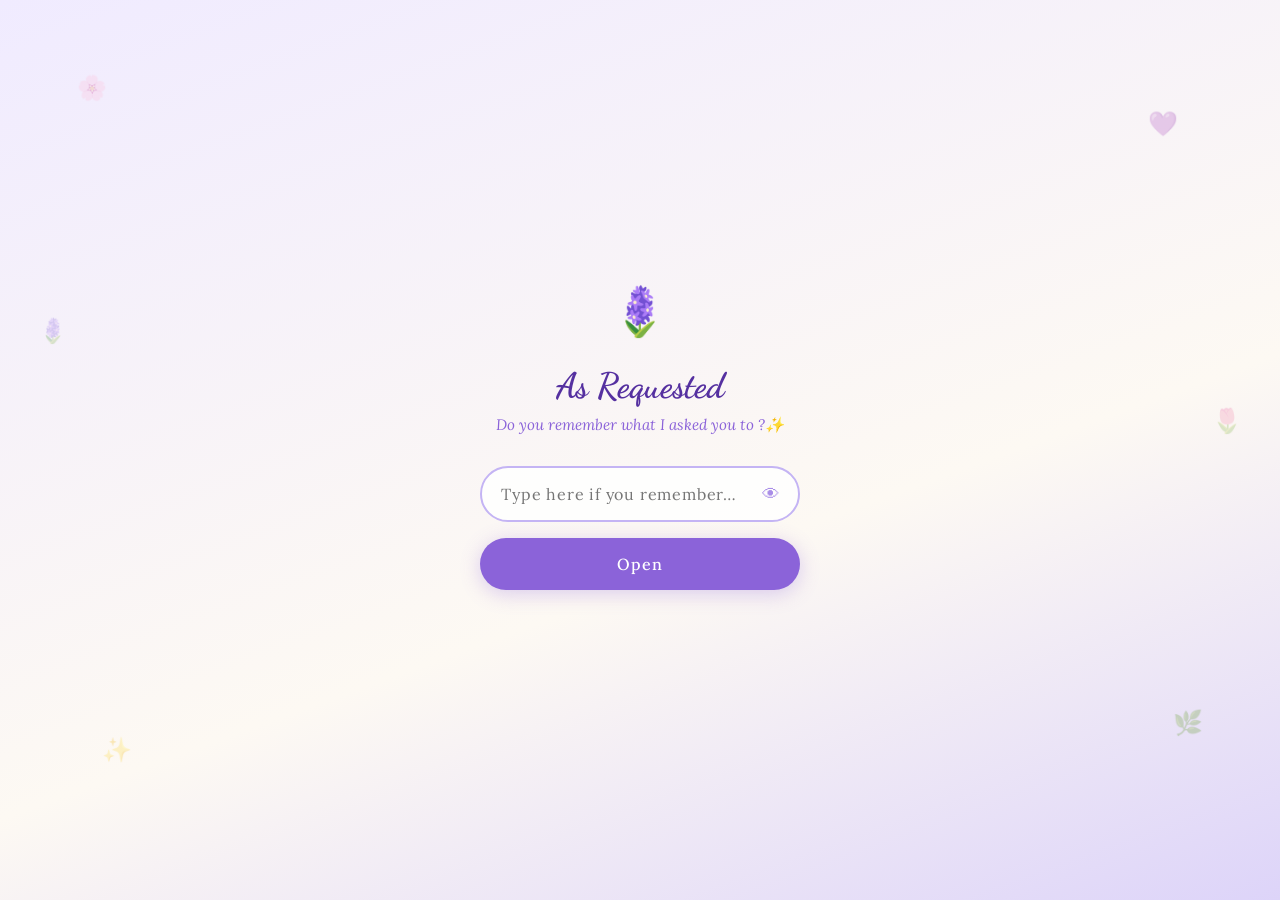
==== commit 55a83c1f: "finalized" ====
--- a/index.html
+++ b/index.html
@@ -27,7 +27,7 @@
         <h1 class="lock-title">As Requested</h1>
         <p class="lock-sub">Do you remember what I asked you to ?✨</p>
         <div class="lock-input-wrap">
-            <input type="password" class="lock-input" id="pw-input" placeholder="Your secret key…" autocomplete="off"
+            <input type="password" class="lock-input" id="pw-input" placeholder="Type here if you remember…" autocomplete="off"
                 autocorrect="off" spellcheck="false" onkeydown="if(event.key==='Enter')tryUnlock()">
             <button class="eye-btn" onclick="toggleEye()" aria-label="Show/hide">👁</button>
         </div>
@@ -80,7 +80,7 @@
   translate(-9999px) moves it off-screen without clipping it.
 -->
     <div id="yt-music-host"
-        style="position:fixed;width:1px;height:1px;bottom:0;left:0;transform:translate(-9999px,-9999px);pointer-events:none;z-index:-1;">
+        style="position:fixed;width:200px;height:200px;bottom:0;left:0;transform:translate(-9999px,-9999px);pointer-events:none;z-index:-1;">
         <div id="yt-music-iframe"></div>
     </div>
 
@@ -185,8 +185,8 @@
     <button class="scroll-top-btn" id="scroll-top" onclick="window.scrollTo({top:0,behavior:'smooth'})">↑</button>
     <canvas id="dl-canvas"></canvas>
 
+    <script src="script.js"></script>
     <script src="https://www.youtube.com/iframe_api"></script>
-    <script src="script.js"></script>
 </body>
 
 </html>
